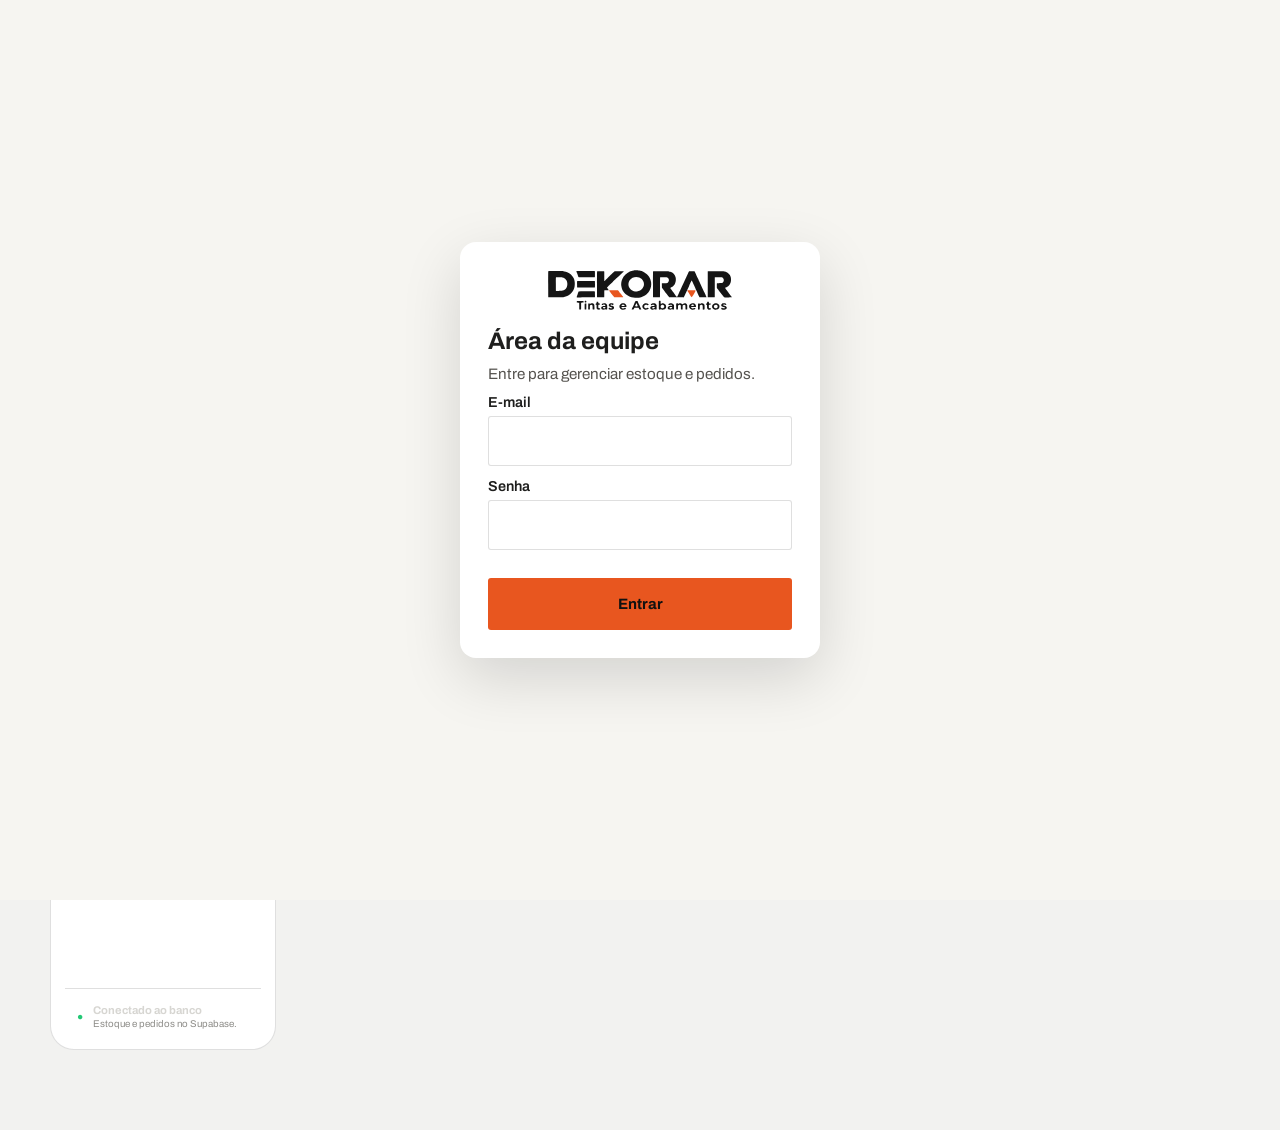
==== gerencia.html @ 385397a4 "Trocar lata Dkorar 18L pelo recorte sem fundo (v2) em hero, banner, vitrine, produtos, modal e paine" ====
<!doctype html>
<html lang="pt-BR">
<head>
  <meta charset="utf-8">
  <meta name="viewport" content="width=device-width, initial-scale=1">
  <meta name="theme-color" content="#f2f2f0">
  <meta name="description" content="Área interna da equipe Dekorar para controle de estoque, pedidos e entregas.">
  <title>Gerência — Dekorar Tintas & Acabamentos</title>
  <link rel="icon" href="assets/img/favicon.svg" type="image/svg+xml">
  <link rel="apple-touch-icon" href="assets/img/apple-touch-icon.png">
  <link rel="preload" href="assets/fonts/archivo-latin-wdth-normal.woff2" as="font" type="font/woff2" crossorigin>
  <link rel="stylesheet" href="assets/styles.css?v=13">
</head>
<body class="admin-page">
  <a class="skip-link" href="#painel">Ir para o painel</a>
  <header class="site-header">
    <nav class="nav shell" aria-label="Navegação da área interna">
      <a class="brand" href="gerencia.html" aria-label="Dekorar — área da equipe"><img src="assets/img/logo-dekorar-dark.svg" width="576" height="126" alt="Dekorar Tintas e Acabamentos"></a>
      <button class="menu-toggle" type="button" aria-label="Abrir menu" aria-expanded="false">☰</button>
      <div class="nav-links">
        <a href="index.html">Ver Site</a>
        <a href="produtos.html">Catálogo</a>
        <a href="gerencia.html" aria-current="page">Gerência</a>
        <span class="admin-user"><span aria-hidden="true">D</span> Equipe Dekorar</span>
        <button class="text-action" type="button" data-logout>Sair</button>
      </div>
    </nav>
  </header>

  <main id="painel" class="admin-main">
    <div class="shell admin-layout">
      <aside class="admin-sidebar" aria-label="Seções da gerência">
        <div class="admin-sidebar-title"><span>Área Interna</span><strong>Gerência</strong></div>
        <nav class="admin-nav">
          <button class="active" type="button" data-admin-tab="overview"><span aria-hidden="true">◫</span> Visão Geral</button>
          <button type="button" data-admin-tab="inventory"><span aria-hidden="true">▦</span> Estoque <span class="nav-badge" data-low-count>0</span></button>
          <button type="button" data-admin-tab="orders"><span aria-hidden="true">□</span> Pedidos <span class="nav-badge" data-open-count>0</span></button>
          <button type="button" data-admin-tab="shipping"><span aria-hidden="true">⌁</span> Envios <span class="nav-badge" data-shipping-count>0</span></button>
        </nav>
        <div class="admin-local-note"><span aria-hidden="true">●</span><div><strong>Conectado ao banco</strong><small>Estoque e pedidos no Supabase.</small></div></div>
      </aside>

      <div class="admin-content">
        <header class="admin-topbar">
          <div><span class="eyebrow">Operação Dekorar</span><h1 data-view-title>Visão Geral</h1></div>
          <div class="admin-date"><span data-admin-date></span><strong data-admin-time></strong></div>
        </header>

        <section class="admin-view active" data-admin-view="overview" aria-labelledby="overview-title">
          <h2 class="visually-hidden" id="overview-title">Visão Geral</h2>
          <div class="metric-grid">
            <article class="metric-card"><span>Produtos Cadastrados</span><strong data-metric-products>0</strong><small>itens monitorados</small></article>
            <article class="metric-card warning"><span>Estoque Baixo</span><strong data-metric-low>0</strong><small>precisam de reposição</small></article>
            <article class="metric-card orange"><span>Pedidos Abertos</span><strong data-metric-orders>0</strong><small>aguardando conclusão</small></article>
            <article class="metric-card green"><span>Em Transporte</span><strong data-metric-shipping>0</strong><small>entregas em andamento</small></article>
          </div>

          <div class="admin-overview-grid">
            <section class="admin-panel"><div class="panel-heading"><div><span>Prioridade</span><h2>Reposição de Estoque</h2></div><button class="text-action" type="button" data-go-view="inventory">Ver Estoque</button></div><div class="stock-alerts" data-stock-alerts></div></section>
            <section class="admin-panel"><div class="panel-heading"><div><span>Movimentação</span><h2>Pedidos Recentes</h2></div><button class="text-action" type="button" data-go-view="orders">Ver Pedidos</button></div><div class="recent-orders" data-recent-orders></div></section>
          </div>
        </section>

        <section class="admin-view" data-admin-view="inventory" aria-labelledby="inventory-title">
          <div class="view-heading"><div><span>Controle por Loja</span><h2 id="inventory-title">Estoque</h2><p>Atualize as quantidades disponíveis em Lavras e Três Corações.</p></div><button class="btn btn-primary" type="button" data-open-product>Adicionar Produto</button></div>
          <div class="admin-toolbar"><label class="admin-search"><span aria-hidden="true">⌕</span><span class="visually-hidden">Buscar no estoque</span><input class="field" name="buscaEstoque" type="search" placeholder="Buscar produto ou categoria…" autocomplete="off" data-stock-search></label><select name="filtroEstoque" aria-label="Filtrar estoque" data-stock-filter><option value="all">Todos os estoques</option><option value="low">Estoque baixo</option><option value="out">Sem estoque</option><option value="ok">Estoque regular</option></select></div>
          <div class="admin-table-wrap"><table class="admin-table"><thead><tr><th>Produto</th><th>Lavras</th><th>Três Corações</th><th>Mínimo</th><th>Total</th><th>Situação</th><th><span class="visually-hidden">Ações</span></th></tr></thead><tbody data-inventory-rows></tbody></table></div>
        </section>

        <section class="admin-view" data-admin-view="orders" aria-labelledby="orders-title">
          <div class="view-heading"><div><span>Vendas</span><h2 id="orders-title">Pedidos</h2><p>Acompanhe o pedido do recebimento até a conclusão.</p></div></div>
          <div class="admin-toolbar"><label class="admin-search"><span aria-hidden="true">⌕</span><span class="visually-hidden">Buscar pedidos</span><input class="field" name="buscaPedidos" type="search" placeholder="Buscar pedido ou cliente…" autocomplete="off" data-order-search></label><select name="filtroPedidos" aria-label="Filtrar pedidos por status" data-order-filter><option value="all">Todos os status</option><option value="Novo">Novos</option><option value="Separação">Em Separação</option><option value="Pronto">Prontos</option><option value="Enviado">Enviados</option><option value="Entregue">Entregues</option><option value="Cancelado">Cancelados</option></select></div>
          <div class="admin-table-wrap"><table class="admin-table orders-table"><thead><tr><th>Pedido</th><th>Cliente</th><th>Data</th><th>Entrega</th><th>Total</th><th>Status</th><th><span class="visually-hidden">Ações</span></th></tr></thead><tbody data-order-rows></tbody></table></div>
        </section>

        <section class="admin-view" data-admin-view="shipping" aria-labelledby="shipping-title">
          <div class="view-heading"><div><span>Logística</span><h2 id="shipping-title">Envios & Retiradas</h2><p>Registre transportadora, previsão e código de rastreio.</p></div></div>
          <div class="shipping-board" data-shipping-board></div>
        </section>
      </div>
    </div>
  </main>

  <dialog class="admin-dialog" id="orderDialog" aria-labelledby="orderDialogTitle">
    <div class="dialog-header"><h2 id="orderDialogTitle">Gerenciar Pedido</h2><button class="icon-button" type="button" data-close-order aria-label="Fechar pedido">×</button></div>
    <form class="admin-dialog-body" data-order-form>
      <input type="hidden" name="orderId">
      <div class="order-detail-summary" data-order-summary></div>
      <div class="form-grid">
        <div class="field-group"><label for="orderStatus">Status</label><select id="orderStatus" name="status"><option>Novo</option><option>Separação</option><option>Pronto</option><option>Enviado</option><option>Entregue</option><option>Cancelado</option></select></div>
        <div class="field-group"><label for="orderCarrier">Transportadora</label><select id="orderCarrier" name="carrier"><option value="">Não definida</option><option>Correios</option><option>Entrega Dekorar</option><option>Retirada na Loja</option><option>Transportadora Parceira</option></select></div>
        <div class="field-group"><label for="orderTracking">Código de Rastreio</label><input class="field" id="orderTracking" name="tracking" autocomplete="off" placeholder="Ex.: BR123456789…"></div>
        <div class="field-group"><label for="orderEstimate">Previsão</label><input class="field" id="orderEstimate" name="estimate" type="date" autocomplete="off"></div>
        <div class="field-group full-row"><label for="orderNotes">Observações</label><textarea class="field admin-textarea" id="orderNotes" name="notes" placeholder="Orientações para separação ou entrega…"></textarea></div>
      </div>
      <div class="admin-dialog-actions"><button class="btn btn-secondary" type="button" data-close-order>Cancelar</button><button class="btn btn-primary" type="submit">Salvar Pedido</button></div>
    </form>
  </dialog>

  <dialog class="admin-dialog" id="productDialog" aria-labelledby="productDialogTitle">
    <div class="dialog-header"><h2 id="productDialogTitle">Adicionar Produto</h2><button class="icon-button" type="button" data-close-product aria-label="Fechar cadastro">×</button></div>
    <form class="admin-dialog-body" data-product-form>
      <div class="form-grid">
        <div class="field-group full-row"><label for="productName">Nome do Produto</label><input class="field" id="productName" name="name" required autocomplete="off" placeholder="Ex.: Tinta Acrílica 18 L…"></div>
        <div class="field-group"><label for="productCategory">Categoria</label><select id="productCategory" name="category"><option>Tintas</option><option>Preparação</option><option>Tratamento</option><option>Revestimentos</option><option>Decorativos</option><option>Ferramentas</option></select></div>
        <div class="field-group"><label for="productMinimum">Estoque Mínimo</label><input class="field" id="productMinimum" name="minimum" type="number" min="0" value="5" required></div>
        <div class="field-group"><label for="productLavras">Quantidade em Lavras</label><input class="field" id="productLavras" name="lavras" type="number" min="0" value="0" required></div>
        <div class="field-group"><label for="productTres">Quantidade em Três Corações</label><input class="field" id="productTres" name="tres" type="number" min="0" value="0" required></div>
      </div>
      <div class="admin-dialog-actions"><button class="btn btn-secondary" type="button" data-close-product>Cancelar</button><button class="btn btn-primary" type="submit">Cadastrar Produto</button></div>
    </form>
  </dialog>

  <div class="toast" role="status" aria-live="polite" data-admin-toast></div>

  <!-- Login do painel (Supabase Auth) -->
  <div class="admin-login" data-login-overlay>
    <form class="admin-login-card" data-login-form>
      <img src="assets/img/logo-dekorar-dark.svg" width="576" height="126" alt="Dekorar" style="height:40px;width:auto">
      <h2>Área da equipe</h2>
      <p>Entre para gerenciar estoque e pedidos.</p>
      <label>E-mail<input class="field" type="email" name="email" autocomplete="username" required></label>
      <label>Senha<input class="field" type="password" name="password" autocomplete="current-password" required></label>
      <p class="admin-login-error" data-login-error role="alert"></p>
      <button class="btn btn-primary" type="submit">Entrar</button>
    </form>
  </div>
  <style>
    .admin-login{position:fixed;inset:0;z-index:999;display:grid;place-items:center;padding:24px;background:var(--paper,#f2f2f0)}
    .admin-login[hidden]{display:none}
    .admin-login-card{display:flex;flex-direction:column;gap:12px;width:100%;max-width:360px;padding:28px;background:#fff;border-radius:16px;box-shadow:0 20px 60px rgba(0,0,0,.14)}
    .admin-login-card h2{margin:6px 0 0}
    .admin-login-card p{margin:0;color:#55534f;font-size:.95rem}
    .admin-login-card label{display:flex;flex-direction:column;gap:6px;font-weight:600;font-size:.9rem}
    .admin-login-card .field{font-weight:400}
    .admin-login-card .btn{margin-top:4px}
    .admin-login-error{color:#b13e12;min-height:1.2em;font-weight:600}
    .admin-login-error:empty{min-height:0}
  </style>
  <script src="assets/db.js?v=3"></script>
  <script src="assets/site.js"></script>
  <script src="assets/admin.js?v=3"></script>
</body>
</html>
---- assets/styles.css ----
@font-face { font-family: "Archivo"; src: url("fonts/archivo-latin-wdth-normal.woff2") format("woff2"); font-weight: 100 900; font-stretch: 62% 125%; font-display: swap; }
:root {
  color-scheme: dark;
  --ink: #070707;
  --surface: #0d0d0d;
  --surface-2: #141414;
  --paper: #f6f5f1;
  --white: #fff;
  --muted: #aaa9a5;
  --line: rgba(30,30,29,.13);
  --orange: #e8561f;
  --yellow: #e8561f;
  --green: #23c875;
  --radius: 4px;
  --shell: min(1180px,calc(100% - 48px));
  --shadow: 0 24px 60px rgba(0,0,0,.12);
  font-family: "Archivo", "Segoe UI", Arial, sans-serif;
}
* { box-sizing: border-box; }
html { scroll-behavior: smooth; background: var(--ink); overflow-x: hidden; }
@media (pointer: fine) { html { overscroll-behavior: none; } }
body { margin: 0; min-width: 0; overflow-x: hidden; background: var(--ink); color: var(--white); font-weight: 400; -webkit-font-smoothing: antialiased; }
body,button,input,select { font: inherit; }
a { color: inherit; text-decoration: none; }
button,a,input,select { touch-action: manipulation; -webkit-tap-highlight-color: rgba(255,106,0,.22); }
button { color: inherit; }
img { display: block; max-width: 100%; }
button:focus-visible,a:focus-visible,input:focus-visible,select:focus-visible { outline: 2px solid var(--yellow); outline-offset: 4px; }
[hidden] { display: none !important; }
.shell { width: var(--shell); margin-inline: auto; }
.skip-link { position: fixed; left: 16px; top: 16px; z-index: 1000; padding: 11px 16px; border-radius: 999px; background: var(--yellow); color: #060606; transform: translateY(-160%); transition: transform .18s ease; }
.skip-link:focus { transform: translateY(0); }
.visually-hidden { position: absolute !important; width: 1px; height: 1px; padding: 0; margin: -1px; overflow: hidden; clip: rect(0,0,0,0); white-space: nowrap; border: 0; }
.accent { color: var(--orange); }

.site-header { position: absolute; inset: 0 0 auto; z-index: 100; height: 94px; padding-top: max(14px,env(safe-area-inset-top)); pointer-events: none; }
.nav { min-height: 66px; display: flex; align-items: center; justify-content: space-between; gap: 24px; padding: 9px 10px 9px 20px; border: 1px solid rgba(30,30,29,.12); border-radius: 999px; background: rgba(11,11,11,.78); box-shadow: 0 18px 50px rgba(0,0,0,.06); backdrop-filter: blur(18px) saturate(130%); pointer-events: auto; transition: background-color .25s ease,border-color .25s ease,box-shadow .25s ease,transform .25s ease; }
.site-header.scrolled .nav { background: rgba(255,255,255,.96); border-color: rgba(30,30,29,.18); box-shadow: 0 16px 48px rgba(0,0,0,.06); }
.brand { display: flex; align-items: center; min-width: 0; }
.brand img { width: 168px; height: auto; }
.nav-links { display: flex; align-items: center; gap: 4px; }
.nav-links>a:not(.nav-cta) { position: relative; padding: 12px 14px; border-radius: 999px; color: #d8d8d5; font-size: .78rem; font-weight: 520; letter-spacing: .04em; transition: color .18s ease,background-color .18s ease; }
.nav-links>a:not(.nav-cta):hover,.nav-links>a[aria-current="page"] { background: rgba(30,30,29,.08); color: var(--white); }
.nav-cta { display: inline-flex; min-height: 44px; align-items: center; justify-content: center; gap: 9px; padding: 0 19px; border: 0; border-radius: 999px; background: var(--orange); color: #111; font-size: .76rem; font-weight: 700; letter-spacing: .03em; cursor: pointer; transition: transform .18s ease,background-color .18s ease; }
.nav-cta:hover { background: #f2703f; transform: translateY(-1px); }
.menu-toggle { display: none; width: 44px; height: 44px; border: 1px solid var(--line); border-radius: 50%; background: rgba(30,30,29,.06); font-size: 1.15rem; cursor: pointer; }
.cart-count { display: grid; place-items: center; min-width: 23px; height: 23px; padding: 0 6px; border-radius: 999px; background: #090909; color: #fff; font-size: .68rem; font-variant-numeric: tabular-nums; }

.eyebrow { display: inline-flex; align-items: center; gap: 9px; color: var(--orange); font-size: .72rem; font-weight: 700; letter-spacing: .18em; text-transform: uppercase; }
.eyebrow::before { content: ""; width: 22px; height: 1px; background: currentColor; }
h1,h2,h3,p { margin-top: 0; }
h1,h2,h3 { text-wrap: balance; }
p { text-wrap: pretty; }
.btn { display: inline-flex; min-height: 52px; align-items: center; justify-content: center; padding: 0 24px; border: 1px solid transparent; border-radius: 999px; font-size: .8rem; font-weight: 700; letter-spacing: .035em; cursor: pointer; transition: transform .18s ease,background-color .18s ease,border-color .18s ease,color .18s ease; }
.btn:hover { transform: translateY(-2px); }
.btn-primary { background: var(--orange); color: #111; }
.btn-primary:hover { background: #f2703f; }
.btn-secondary { border-color: var(--line); background: transparent; color: var(--white); }
.btn-secondary:hover { border-color: rgba(30,30,29,.38); background: rgba(30,30,29,.06); }
.btn:disabled { opacity: .44; cursor: not-allowed; transform: none; }
.full { width: 100%; }
.text-link { display: inline-flex; width: fit-content; min-height: 44px; align-items: center; padding-top: 5px; border-bottom: 1px solid currentColor; color: var(--orange); font-size: .82rem; font-weight: 650; letter-spacing: .03em; transition: color .18s ease,border-color .18s ease; }
.text-link:hover { color: var(--white); }

.hero { position: relative; min-height: 100svh; display: flex; align-items: stretch; padding: 96px 0 0; overflow: hidden; isolation: isolate; }
.hero::before { content: ""; position: absolute; width: 620px; height: 620px; left: -360px; bottom: -300px; border-radius: 50%; background: var(--orange); opacity: .1; filter: blur(90px); pointer-events: none; }
.hero-grid { min-height: calc(100svh - 96px); display: grid; grid-template-columns: minmax(0,.88fr) minmax(500px,1.12fr); align-items: stretch; gap: clamp(8px,1.4vw,20px); }
.hero-copy { position: relative; z-index: 2; min-width: 0; max-width: 590px; padding-inline-start: clamp(12px,1.4vw,20px); align-self: center; }
.hero h1 { max-width: 100%; margin: 0; font-size: clamp(3.4rem,5.15vw,5.7rem); font-weight: 280; line-height: .98; letter-spacing: -.058em; text-transform: uppercase; }
.hero h1 > span:not(.text-effect-word) { display: inline-block; color: var(--orange); font-weight: 320; letter-spacing: -.052em; }
.hero-actions { width: 100%; display: flex; justify-content: flex-start; margin-top: 40px; padding-left: clamp(64px,8vw,96px); }
.hero-actions .btn { min-width: 250px; }
.hero-actions .btn-primary { border-color: rgba(255,196,0,.8); background: transparent; color: var(--white); box-shadow: inset 0 0 0 1px rgba(255,196,0,.08); }
.hero-actions .btn-primary:hover { border-color: var(--yellow); background: rgba(255,196,0,.1); color: var(--yellow); }
.hero-visual { position: relative; width: 100%; height: 100%; min-height: calc(100svh - 96px); justify-self: stretch; margin: 0 -8px 0 0; overflow: hidden; animation: heroEnter .9s cubic-bezier(.2,.75,.2,1) both; }
.hero-visual::before { content: ""; position: absolute; z-index: 0; width: 46%; height: 72%; left: -15%; top: 14%; border-radius: 50%; background: var(--orange); opacity: .12; filter: blur(72px); pointer-events: none; }
.hero-visual img { position: absolute; z-index: 1; inset: 0; width: 100%; height: 100%; object-fit: cover; object-position: center 56%; -webkit-mask-image: linear-gradient(90deg,transparent 0,#000 8%,#000 100%); mask-image: linear-gradient(90deg,transparent 0,#000 8%,#000 100%); filter: saturate(.96) contrast(1.03); }
.scroll-cue { position: absolute; left: 24px; bottom: 32px; color: var(--muted); font-size: .62rem; letter-spacing: .2em; text-transform: uppercase; writing-mode: vertical-rl; }
@keyframes heroEnter { from { opacity: 0; transform: translate3d(38px,0,0) scale(.985); } to { opacity: 1; transform: translate3d(0,0,0) scale(1); } }

.ticker { position: relative; overflow: hidden; border-block: 1px solid #e35c00; background: var(--orange); color: #080808; }
.ticker-track { width: var(--shell); margin-inline: auto; min-height: 58px; display: flex; align-items: center; justify-content: space-between; gap: 20px; }
.ticker-track span { display: inline-flex; align-items: center; gap: 18px; font-size: .7rem; font-weight: 720; letter-spacing: .08em; text-transform: uppercase; white-space: nowrap; }
.ticker-track span:nth-child(n+5) { display: none; }
.ticker-track span::after { content: "◆"; font-size: .48rem; }

.section { padding: 112px 0; scroll-margin-top: 110px; }
.section-heading { max-width: 760px; margin-bottom: 44px; }
.section-heading h2,.split-copy h2 { margin: 16px 0 20px; font-size: clamp(2.8rem,5.8vw,6rem); font-weight: 280; line-height: .93; letter-spacing: -.065em; text-transform: uppercase; }
.section-heading p,.split-copy p { max-width: 680px; color: var(--muted); font-size: 1rem; line-height: 1.75; }
.featured-grid { display: grid; grid-template-columns: repeat(3,minmax(0,1fr)); gap: 18px; }
.feature-card { position: relative; aspect-ratio: 1/1.05; display: grid; place-items: center; overflow: hidden; border: 1px solid #dededb; border-radius: var(--radius); background: #fff; box-shadow: 0 22px 60px rgba(0,0,0,.06); transition: transform .28s ease,border-color .28s ease,box-shadow .28s ease; }
.feature-card:hover { transform: translateY(-8px); border-color: var(--orange); box-shadow: 0 30px 80px rgba(0,0,0,.06); }
.feature-card img { position: absolute; left: 50%; top: 50%; width: 84%; height: 84%; padding: 0; object-fit: contain; object-position: center center; transform: translate(-50%,-50%); transition: transform .35s cubic-bezier(.2,.7,.2,1); }
.feature-card:hover img { transform: translate(-50%,-50%) scale(1.04); }

.split { display: grid; grid-template-columns: minmax(0,1fr) minmax(0,.9fr); gap: clamp(42px,8vw,112px); align-items: center; }
.split-media { position: relative; min-height: 720px; overflow: hidden; border-radius: var(--radius); background: var(--surface-2); }
.split-media::after { content: ""; position: absolute; inset: auto 0 0; height: 22%; background: linear-gradient(transparent,rgba(0,0,0,.28)); pointer-events: none; }
.split-media img { position: absolute; inset: 0; width: 100%; height: 100%; object-fit: cover; }
.split-copy { padding-block: 20px; }
.split-copy .btn-primary { background: var(--orange); color: var(--white); }
.split-copy .btn-primary:hover { background: #ff812e; }
.check-list { display: grid; gap: 12px; margin: 28px 0 34px; padding: 0; list-style: none; }
.check-list li { position: relative; padding-left: 30px; color: #d7d6d1; font-size: .9rem; line-height: 1.5; }
.check-list li::before { content: ""; position: absolute; left: 0; top: .48em; width: 10px; height: 10px; border-radius: 50%; background: var(--orange); box-shadow: 0 0 0 3px rgba(255,106,0,.13); }

.band { background: var(--paper); color: #0a0a0a; }
.project-proof { display: grid; grid-template-columns: minmax(480px,54%) minmax(0,46%); min-height: 680px; overflow: hidden; border-radius: var(--radius); background: var(--surface); color: var(--white); box-shadow: var(--shadow); }
.delivery-media { position: relative; min-width: 0; overflow: hidden; display: grid; place-items: center; background: #cfc8bd; isolation: isolate; }
.delivery-media::before { display: none; }
.delivery-media img { position: relative; z-index: 1; width: 100%; height: 100%; object-fit: cover; object-position: center; }
.proof-copy { display: flex; flex-direction: column; justify-content: center; padding: clamp(42px,7vw,92px); }
.proof-copy h3 { max-width: 650px; margin: 18px 0 24px; font-size: clamp(2.3rem,4.4vw,4.9rem); font-weight: 280; line-height: .98; letter-spacing: -.06em; text-transform: uppercase; }
.proof-copy p { max-width: 600px; color: var(--muted); line-height: 1.75; }
.proof-copy .check-list { margin-block: 24px 32px; }

.locations { display: grid; grid-template-columns: 1.15fr .85fr; gap: 18px; }
.location-main { position: relative; min-height: 620px; overflow: hidden; border-radius: var(--radius); }
.location-main::after { content: ""; position: absolute; inset: 0; background: linear-gradient(180deg,transparent 38%,rgba(0,0,0,.88)); }
.location-main img { width: 100%; height: 100%; object-fit: cover; object-position: center 48%; }
.location-main>div { position: absolute; z-index: 2; inset: auto 36px 34px; }
.location-main h3 { margin: 16px 0 8px; font-size: 2rem; font-weight: 350; letter-spacing: -.04em; }
.location-main p { max-width: 460px; margin-bottom: 0; color: var(--white); line-height: 1.6; }
.location-main.image-only::after { display: none; }
.location-main.image-only img { object-position: center center; }
.pill { display: inline-flex; padding: 8px 12px; border-radius: 999px; background: var(--yellow); color: #080808; font-size: .64rem; font-weight: 750; letter-spacing: .08em; text-transform: uppercase; }
.location-list { display: grid; gap: 18px; }
.location-card { min-height: 0; display: flex; flex-direction: column; justify-content: space-between; padding: 34px; border: 1px solid var(--line); border-radius: var(--radius); background: var(--surface-2); }
.city { display: block; margin-bottom: 20px; color: var(--orange); font-size: 1.9rem; font-weight: 350; letter-spacing: -.04em; }
address { color: #c1c0bc; font-size: .9rem; font-style: normal; line-height: 1.7; }

.site-footer { padding: 74px 0 calc(26px + env(safe-area-inset-bottom)); border-top: 1px solid var(--line); background: var(--surface-2); }
.footer-grid { display: grid; grid-template-columns: 1.4fr .7fr .8fr; gap: 56px; }
.footer-logo { width: 220px; height: auto; margin-bottom: 22px; }
.footer-grid p { max-width: 440px; color: var(--muted); line-height: 1.7; }
.footer-title { display: block; margin-bottom: 18px; color: #656561; font-size: .65rem; font-weight: 700; letter-spacing: .16em; text-transform: uppercase; }
.footer-links { display: grid; gap: 12px; }
.footer-links a { width: fit-content; min-width: 44px; min-height: 44px; display: inline-flex; align-items: center; padding-inline: 6px; margin-inline: -6px; color: var(--white); font-size: .86rem; transition: color .18s ease; }
.footer-links a:hover { color: var(--yellow); }
.footer-bottom { display: flex; justify-content: space-between; gap: 20px; margin-top: 58px; padding-top: 24px; border-top: 1px solid var(--line); color: var(--muted); font-size: .72rem; }
.footer-bottom a { min-height: 44px; display: inline-flex; align-items: center; padding-inline: 6px; margin-inline: -6px; }

.catalog-hero { padding: 164px 0 76px; border-bottom: 1px solid var(--line); background: radial-gradient(circle at 82% 14%,rgba(255,106,0,.13),transparent 27%); }
.catalog-hero h1 { margin: 18px 0 24px; font-size: clamp(3.5rem,7vw,7.2rem); font-weight: 280; line-height: .9; letter-spacing: -.07em; text-transform: uppercase; }
.catalog-hero p { max-width: 720px; margin-bottom: 0; color: var(--muted); line-height: 1.7; }
.catalog-layout { display: grid; grid-template-columns: 246px minmax(0,1fr); gap: 42px; padding-block: 56px 110px; }
.filters { position: sticky; top: 102px; align-self: start; padding: 24px; border: 1px solid var(--line); border-radius: 24px; background: var(--surface); }
.filter-block+.filter-block { margin-top: 28px; padding-top: 24px; border-top: 1px solid var(--line); }
.filter-title { display: block; margin-bottom: 14px; color: var(--white); font-size: .74rem; font-weight: 700; letter-spacing: .08em; text-transform: uppercase; }
.filter-options { display: grid; gap: 10px; }
.filter-options label,.choice { display: flex; align-items: center; gap: 10px; color: var(--muted); font-size: .84rem; cursor: pointer; }
input[type="radio"] { accent-color: var(--orange); }
input[type="range"] { width: 100%; accent-color: var(--orange); }
.range-value { display: flex; justify-content: space-between; margin-top: 8px; color: var(--muted); font-size: .72rem; font-variant-numeric: tabular-nums; }
.range-value strong { color: var(--white); }
.filters .btn { margin-top: 28px; }
.catalog-toolbar { display: grid; grid-template-columns: 1fr 190px; gap: 12px; }
.search-wrap { position: relative; }
.search-wrap>span { position: absolute; left: 16px; top: 50%; transform: translateY(-50%); color: var(--muted); font-size: 1.1rem; }
.search-wrap .field { padding-left: 44px; }
.field,select { width: 100%; min-height: 50px; border: 1px solid var(--line); border-radius: 14px; background: var(--surface); color: var(--white); padding: 0 15px; transition: border-color .18s ease,box-shadow .18s ease; }
.field::placeholder { color: #73736f; }
.field:focus-visible,select:focus-visible { border-color: var(--orange); box-shadow: 0 0 0 3px rgba(255,106,0,.16); outline: 0; }
select { background-color: var(--surface); cursor: pointer; }
.catalog-meta { min-height: 52px; display: flex; align-items: center; justify-content: space-between; gap: 16px; color: var(--muted); font-size: .78rem; }
.mobile-filters { display: none; min-height: 42px; }
.product-grid { display: grid; grid-template-columns: repeat(3,minmax(0,1fr)); gap: 16px; }
.product-card { appearance: none; min-width: 0; min-height: 100%; display: flex; flex-direction: column; padding: 0; border: 1px solid #e4e4e1; border-radius: 22px; background: #fff; color: #111; overflow: hidden; cursor: pointer; text-align: left; font: inherit; box-shadow: 0 14px 36px rgba(0,0,0,.06); transition: transform .24s ease,border-color .24s ease,box-shadow .24s ease; }
.product-card:hover { transform: translateY(-6px); border-color: var(--orange); box-shadow: 0 24px 56px rgba(0,0,0,.06); }
.product-card-image { position: relative; width: 100%; aspect-ratio: 1.08/1; display: block; overflow: hidden; border-bottom: 1px solid #ecece8; }
.product-card-image img { width: 100%; height: 100%; object-fit: contain; padding: 8%; background: #fff; transition: transform .3s cubic-bezier(.2,.7,.2,1); }
.product-card:hover .product-card-image img { transform: scale(1.035); }
.product-card-body { min-height: 222px; flex: 1; display: flex; flex-direction: column; padding: 18px; }
.product-category { color: var(--orange); font-size: .66rem; font-weight: 750; letter-spacing: .11em; text-transform: uppercase; }
.product-name { display: block; margin-top: 8px; font-size: 1rem; font-weight: 650; line-height: 1.3; letter-spacing: -.02em; }
.product-description { display: -webkit-box; margin-top: 10px; overflow: hidden; color: #686864; font-size: .76rem; line-height: 1.55; -webkit-line-clamp: 3; -webkit-box-orient: vertical; }
.product-card-footer { display: flex; align-items: flex-end; justify-content: space-between; gap: 12px; margin-top: auto; padding-top: 18px; border-top: 1px solid #ecece8; }
.product-card-footer>strong { color: #111; font-size: 1rem; font-variant-numeric: tabular-nums; }
.product-card-footer>span { color: var(--orange); font-size: .7rem; font-weight: 700; white-space: nowrap; }
.empty-state { grid-column: 1/-1; padding: 52px 24px; border: 1px dashed var(--line); border-radius: 22px; text-align: center; }
.empty-state h2 { margin-bottom: 8px; font-size: 1.2rem; font-weight: 500; }
.empty-state p { margin-bottom: 0; color: var(--muted); }

dialog { padding: 0; border: 1px solid var(--line); background: var(--surface); color: var(--white); box-shadow: var(--shadow); }
dialog::backdrop { background: rgba(0,0,0,.76); backdrop-filter: blur(6px); }
.product-dialog { width: min(980px,calc(100% - 32px)); max-height: calc(100dvh - 32px); border-radius: 28px; overflow: auto; overscroll-behavior: contain; }
.product-dialog-shell { position: relative; }
.product-dialog-close { position: absolute; z-index: 3; top: 18px; right: 18px; background: var(--surface-2); }
.product-detail-grid { display: grid; grid-template-columns: minmax(0,.95fr) minmax(0,1.05fr); }
.product-detail-media { min-height: 610px; display: grid; place-items: center; padding: clamp(26px,5vw,58px); background: #fff; }
.product-detail-media img { width: 100%; height: 100%; max-height: 500px; object-fit: contain; }
.product-detail-copy { display: flex; flex-direction: column; justify-content: center; padding: clamp(40px,6vw,70px); }
.product-detail-copy h2 { margin: 12px 0 18px; font-size: clamp(2rem,4vw,3.5rem); font-weight: 320; line-height: .98; letter-spacing: -.055em; text-transform: uppercase; }
.product-detail-copy>p { margin: 0; color: var(--muted); line-height: 1.7; }
.product-specs { display: grid; gap: 0; margin: 28px 0 0; }
.product-specs>div { display: grid; grid-template-columns: 104px 1fr; gap: 14px; padding: 13px 0; border-top: 1px solid var(--line); }
.product-specs dt { color: var(--muted); font-size: .7rem; font-weight: 650; letter-spacing: .06em; text-transform: uppercase; }
.product-specs dd { margin: 0; color: var(--white); font-size: .78rem; }
.product-detail-price { display: grid; gap: 5px; margin-top: 26px; }
.product-detail-price strong { color: var(--yellow); font-size: 1.75rem; font-variant-numeric: tabular-nums; }
.product-detail-price span { color: #8d8d88; font-size: .72rem; line-height: 1.5; }
.product-buy-row { display: grid; grid-template-columns: auto minmax(190px,1fr); gap: 20px; align-items: end; margin-top: 28px; }
.quantity-title { display: block; margin-bottom: 8px; color: #aaa; font-size: .7rem; font-weight: 650; }
.quantity-selector { display: inline-grid; grid-template-columns: 40px 54px 40px; overflow: hidden; border: 1px solid var(--line); border-radius: 999px; }
.quantity-selector button,.quantity-selector input { height: 40px; border: 0; background: var(--surface-2); color: var(--white); text-align: center; }
.quantity-selector button { cursor: pointer; font-size: 1.05rem; }
.quantity-selector button:hover { background: #242424; color: var(--orange); }
.quantity-selector input { width: 54px; padding: 0; appearance: textfield; font-variant-numeric: tabular-nums; }
.quantity-selector input::-webkit-inner-spin-button,.quantity-selector input::-webkit-outer-spin-button { appearance: none; margin: 0; }
.quantity-caption { display: block; margin-top: 6px; color: var(--muted); font-size: .64rem; text-align: center; }
.product-detail-action { min-height: 50px; text-align: center; }
.cart-sheet { width: min(460px,calc(100% - 24px)); max-height: calc(100dvh - 24px); margin: 12px 12px 12px auto; border-radius: 26px; }
.checkout-dialog { width: min(1060px,calc(100% - 24px)); max-height: calc(100dvh - 24px); border-radius: 26px; overflow: auto; overscroll-behavior: contain; }
.dialog-inner { min-height: min(690px,calc(100dvh - 26px)); display: grid; grid-template-rows: auto 1fr auto; }
.dialog-header { position: sticky; top: 0; z-index: 2; min-height: 76px; display: flex; align-items: center; justify-content: space-between; gap: 18px; padding: 18px 22px; border-bottom: 1px solid var(--line); background: rgba(12,12,12,.95); backdrop-filter: blur(14px); }
.dialog-header h2 { margin: 0; font-size: 1.22rem; font-weight: 450; }
.icon-button { display: grid; place-items: center; width: 42px; height: 42px; flex: 0 0 42px; padding: 0; border: 1px solid var(--line); border-radius: 50%; background: var(--surface-2); color: var(--white); cursor: pointer; transition: background-color .18s ease,border-color .18s ease; }
.icon-button:hover { border-color: var(--orange); background: #232323; }
.dialog-body { overflow: auto; padding: 18px 22px; overscroll-behavior: contain; }
.dialog-footer { padding: 20px 22px; border-top: 1px solid var(--line); }
.cart-total { display: flex; justify-content: space-between; margin-bottom: 16px; font-variant-numeric: tabular-nums; }
.cart-line { display: grid; grid-template-columns: 72px minmax(0,1fr) 42px; gap: 14px; align-items: center; padding: 14px 0; border-bottom: 1px solid var(--line); }
.cart-line img { width: 72px; height: 72px; object-fit: contain; border-radius: 12px; background: #fff; }
.cart-line h3 { margin: 0 0 5px; font-size: .86rem; font-weight: 520; }
.cart-line small { color: var(--muted); font-variant-numeric: tabular-nums; }
.qty { display: inline-flex; align-items: center; gap: 12px; margin-top: 10px; }
.qty button { width: 30px; height: 30px; border: 1px solid var(--line); border-radius: 50%; background: var(--surface-2); cursor: pointer; }
.checkout-grid { display: grid; grid-template-columns: 1.45fr .75fr; }
.checkout-form,.checkout-summary { padding: 30px; }
.checkout-summary { border-left: 1px solid var(--line); background: var(--surface); }
.form-section+.form-section { margin-top: 34px; padding-top: 30px; border-top: 1px solid var(--line); }
.form-section h3,.checkout-summary h3 { margin-bottom: 18px; font-size: .92rem; font-weight: 650; }
.form-grid,.choice-grid { display: grid; grid-template-columns: repeat(2,minmax(0,1fr)); gap: 14px; }
.field-group { min-width: 0; }
.field-group.full-row { grid-column: 1/-1; }
.field-group label { display: block; margin-bottom: 7px; color: var(--muted); font-size: .74rem; }
.choice { min-height: 48px; padding: 12px 14px; border: 1px solid var(--line); border-radius: 14px; background: var(--surface); }
.choice:has(input:checked) { border-color: var(--orange); background: rgba(255,106,0,.08); }
.checkout-note { padding: 12px 14px; border-radius: 12px; background: rgba(255,196,0,.1); color: #7a5a00; font-size: .74rem; line-height: 1.55; }
.summary-lines { display: grid; gap: 12px; margin: 22px 0; }
.summary-line { display: flex; justify-content: space-between; gap: 20px; color: var(--muted); font-size: .82rem; }
.summary-line strong { color: var(--white); font-variant-numeric: tabular-nums; }
.summary-line.total { padding-top: 14px; border-top: 1px solid var(--line); color: var(--white); font-size: 1rem; font-weight: 700; }
.success { padding: 64px 28px; text-align: center; }
.success-mark { display: grid; place-items: center; width: 70px; height: 70px; margin: 0 auto 20px; border-radius: 50%; background: var(--green); color: #05170d; font-size: 1.8rem; }
.toast { position: fixed; left: 50%; bottom: calc(24px + env(safe-area-inset-bottom)); z-index: 150; transform: translate(-50%,18px); padding: 13px 18px; border-radius: 999px; background: #fff; color: #111; font-size: .8rem; font-weight: 650; opacity: 0; pointer-events: none; transition: opacity .2s ease,transform .2s ease; box-shadow: var(--shadow); }
.toast.show { opacity: 1; transform: translate(-50%,0); }

.reveal { opacity: 1; transform: translate3d(0,0,0); transition: opacity .65s ease,transform .65s cubic-bezier(.2,.7,.2,1); }
.reveal.is-visible { opacity: 1; transform: translate3d(0,0,0); }

.text-motion-ready .text-effect-word { display: inline-block; white-space: nowrap; opacity: 0; transform: translateY(20px); }
.text-motion-ready .text-effect-word.is-visible { animation: textEffectSlide .3s cubic-bezier(.2,.7,.2,1) both; animation-delay: calc(var(--word-index,0) * 50ms); }
:is(.btn,.nav-cta,.text-link,.eyebrow) > .text-effect-word + .text-effect-word { margin-inline-start: .25em; }
@keyframes textEffectSlide {
  from { opacity: 0; transform: translateY(20px); }
  to { opacity: 1; transform: translateY(0); }
}

@media (max-width: 980px) {
  :root { --shell: min(760px,calc(100% - 32px)); }
  .menu-toggle { display: grid; place-items: center; }
  .nav-links { position: fixed; inset: 92px 16px auto; display: none; padding: 16px; border: 1px solid var(--line); border-radius: 24px; background: rgba(8,8,8,.98); box-shadow: var(--shadow); }
  .nav-links.open { display: grid; }
  .nav-links>a:not(.nav-cta) { padding: 13px 14px; }
  .nav-cta { width: 100%; }
  .hero-grid,.split,.project-proof,.locations { grid-template-columns: 1fr; }
  .hero-grid { min-height: 0; }
  .hero { align-items: start; padding-top: 148px; }
  .hero-copy { max-width: 680px; }
  .hero h1 { max-width: 100%; font-size: clamp(3.6rem,8vw,6rem); line-height: .94; }
  .hero-actions { justify-content: center; padding-left: 0; }
  .hero-visual { width: min(100%,520px); height: auto; min-height: 0; aspect-ratio: 4/5; justify-self: center; margin: 20px auto -48px; }
  .ticker-track { overflow: hidden; justify-content: flex-start; }
  .ticker-track span:nth-child(n+3) { display: none; }
  .featured-grid { grid-template-columns: repeat(2,minmax(0,1fr)); }
  .feature-card:first-child { grid-column: 1/-1; aspect-ratio: 1.7/1; }
  .split-media { min-height: 660px; }
  .project-proof { min-height: 0; }
  .delivery-media { aspect-ratio: 4/5; }
  .delivery-media img { height: auto; aspect-ratio: 4/5; object-fit: cover; }
  .product-grid { grid-template-columns: repeat(2,minmax(0,1fr)); }
  .catalog-layout { grid-template-columns: 1fr; }
  .filters { position: static; display: none; }
  .filters.open { display: block; }
  .mobile-filters { display: inline-flex; }
  .checkout-grid { grid-template-columns: 1fr; }
  .checkout-summary { border-left: 0; border-top: 1px solid var(--line); }
  .footer-grid { grid-template-columns: 1fr 1fr; }
  .footer-grid>:first-child { grid-column: 1/-1; }
}

@media (max-width: 640px) {
  :root { --shell: calc(100% - 24px); --radius: 20px; }
  .site-header { height: 80px; padding-top: max(10px,env(safe-area-inset-top)); }
  .nav { min-height: 58px; padding: 7px 8px 7px 15px; }
  .brand img { width: 140px; }
  .menu-toggle { width: 42px; height: 42px; background: var(--yellow); border-color: var(--yellow); color: #080808; }
  .nav-links { inset: 78px 12px auto; }
  .hero { min-height: auto; padding: 126px 0 24px; }
  .hero h1 { max-width: 100%; font-size: clamp(2.65rem,12.6vw,4.5rem); line-height: .94; letter-spacing: -.055em; }
  .hero-actions { margin-top: 30px; }
  .hero-actions .btn { width: 100%; min-width: 0; }
  .hero-visual { width: min(100%,420px); min-height: 0; margin: 10px auto -34px; }
  .hero-visual img { object-position: center center; -webkit-mask-image: linear-gradient(180deg,transparent 0,#000 6%,#000 94%,transparent 100%); mask-image: linear-gradient(180deg,transparent 0,#000 6%,#000 94%,transparent 100%); }
  .scroll-cue { display: none; }
  .ticker-track { min-height: 54px; }
  .ticker-track span { font-size: .64rem; }
  .ticker-track span:nth-child(n+2) { display: none; }
  .section { padding: 78px 0; }
  .section-heading { margin-bottom: 32px; }
  .section-heading h2,.split-copy h2 { font-size: clamp(2.55rem,13vw,4.1rem); }
  .featured-grid,.product-grid { grid-template-columns: 1fr; }
  .feature-card:first-child { grid-column: auto; aspect-ratio: 1/1.05; }
  .feature-card { aspect-ratio: 1/1.05; }
  .split { gap: 38px; }
  .split-media { min-height: 510px; }
  .delivery-media { aspect-ratio: 4/5; }
  .delivery-media img { height: auto; aspect-ratio: 4/5; object-fit: cover; }
  .proof-copy { padding: 36px 24px 44px; }
  .location-main { min-height: 520px; }
  .location-main>div { inset: auto 22px 22px; }
  .location-card { padding: 26px; }
  .catalog-hero { padding: 126px 0 56px; }
  .catalog-hero h1 { font-size: clamp(3rem,14vw,4.8rem); }
  .catalog-layout { padding-block: 34px 78px; }
  .catalog-toolbar { grid-template-columns: 1fr; }
  .catalog-meta { align-items: flex-start; flex-direction: column; padding-block: 12px; }
  .product-grid { gap: 14px; }
  .product-card { border-radius: 18px; }
  .product-card-body { min-height: 208px; }
  .product-dialog { width: 100%; max-height: 100dvh; height: 100dvh; border-radius: 0; }
  .product-detail-grid { grid-template-columns: 1fr; }
  .product-detail-media { min-height: 390px; padding: 52px 34px 30px; }
  .product-detail-copy { padding: 30px 24px 42px; }
  .product-buy-row { grid-template-columns: 1fr; }
  .product-detail-action { width: 100%; }
  .choice-grid,.form-grid { grid-template-columns: 1fr; }
  .field-group.full-row { grid-column: auto; }
  .checkout-dialog { width: 100%; max-height: 100dvh; height: 100dvh; border-radius: 0; }
  .checkout-form,.checkout-summary { padding: 20px; }
  .cart-sheet { width: 100%; max-height: 100dvh; height: 100dvh; margin: 0; border-radius: 0; }
  .footer-grid { grid-template-columns: 1fr; }
  .footer-grid>:first-child { grid-column: auto; }
  .footer-bottom { flex-direction: column; }
}

@media (prefers-reduced-motion: reduce) {
  html { scroll-behavior: auto; }
  *,*::before,*::after { animation-duration: .01ms !important; animation-iteration-count: 1 !important; transition-duration: .01ms !important; scroll-behavior: auto !important; }
  .hero-visual,.reveal { opacity: 1; transform: none; }
  .text-motion-ready .text-effect-word { opacity: 1; transform: none; animation: none; }
}

/* Management area */
.admin-page { background: var(--ink); }
.admin-user { display: inline-flex; align-items: center; gap: 9px; padding: 0 13px 0 7px; color: #cfceca; font-size: .75rem; }
.admin-user>span { display: grid; place-items: center; width: 34px; height: 34px; border-radius: 50%; background: var(--orange); color: #090909; font-weight: 750; }
.admin-main { min-height: 100svh; padding: 126px 0 80px; background: radial-gradient(circle at 83% 4%,rgba(255,106,0,.1),transparent 24%); }
.admin-layout { display: grid; grid-template-columns: 226px minmax(0,1fr); gap: 32px; align-items: start; }
.admin-sidebar { position: sticky; top: 24px; min-height: calc(100svh - 48px); display: flex; flex-direction: column; padding: 24px 14px 16px; border: 1px solid var(--line); border-radius: 24px; background: linear-gradient(160deg,#111,#0c0c0c); }
.admin-sidebar-title { display: grid; gap: 5px; padding: 2px 12px 24px; border-bottom: 1px solid var(--line); }
.admin-sidebar-title span { color: var(--orange); font-size: .62rem; font-weight: 700; letter-spacing: .15em; text-transform: uppercase; }
.admin-sidebar-title strong { font-size: 1.35rem; font-weight: 360; letter-spacing: -.04em; }
.admin-nav { display: grid; gap: 6px; margin-top: 18px; }
.admin-nav button { min-height: 46px; display: grid; grid-template-columns: 22px minmax(0,1fr) auto; align-items: center; gap: 8px; padding: 0 11px; border: 0; border-radius: 13px; background: transparent; color: var(--muted); text-align: left; font-size: .78rem; cursor: pointer; transition: color .18s ease,background-color .18s ease; }
.admin-nav button:hover { background: rgba(30,30,29,.05); color: var(--white); }
.admin-nav button.active { background: var(--yellow); color: #090909; font-weight: 700; }
.admin-nav button>span:first-child { font-size: 1rem; }
.nav-badge { display: grid; place-items: center; min-width: 23px; height: 23px; padding: 0 6px; border-radius: 999px; background: rgba(30,30,29,.09); font-size: .65rem; font-variant-numeric: tabular-nums; }
.admin-nav button.active .nav-badge { background: #090909; color: #fff; }
.admin-local-note { display: flex; align-items: center; gap: 10px; margin-top: auto; padding: 15px 12px 4px; border-top: 1px solid var(--line); color: #8e8d89; }
.admin-local-note>span { color: var(--green); font-size: .65rem; }
.admin-local-note div { display: grid; gap: 2px; }
.admin-local-note strong { color: #d7d6d2; font-size: .7rem; }
.admin-local-note small { font-size: .61rem; }
.admin-content { min-width: 0; }
.admin-topbar { min-height: 86px; display: flex; align-items: flex-start; justify-content: space-between; gap: 24px; margin-bottom: 28px; }
.admin-topbar h1 { margin: 10px 0 0; font-size: clamp(2.5rem,4vw,4.4rem); font-weight: 280; line-height: .9; letter-spacing: -.06em; text-transform: uppercase; }
.admin-date { display: grid; gap: 3px; padding-top: 8px; color: #858581; text-align: right; font-size: .7rem; }
.admin-date strong { color: var(--white); font-size: 1.12rem; font-weight: 420; font-variant-numeric: tabular-nums; }
.admin-view { display: none; }
.admin-view.active { display: block; animation: adminView .28s ease both; }
@keyframes adminView { from { opacity: 0; transform: translate3d(0,8px,0); } to { opacity: 1; transform: translate3d(0,0,0); } }
.metric-grid { display: grid; grid-template-columns: repeat(4,minmax(0,1fr)); gap: 14px; }
.metric-card { position: relative; overflow: hidden; min-height: 150px; display: flex; flex-direction: column; padding: 22px; border: 1px solid var(--line); border-radius: 20px; background: var(--surface); }
.metric-card::after { content: ""; position: absolute; width: 92px; height: 92px; right: -40px; top: -40px; border-radius: 50%; background: #7c7c78; opacity: .1; }
.metric-card.warning::after { background: var(--yellow); opacity: .22; }
.metric-card.orange::after { background: var(--orange); opacity: .22; }
.metric-card.green::after { background: var(--green); opacity: .2; }
.metric-card>span { color: #9c9b97; font-size: .68rem; letter-spacing: .08em; text-transform: uppercase; }
.metric-card strong { margin: auto 0 3px; font-size: 2.4rem; font-weight: 330; font-variant-numeric: tabular-nums; }
.metric-card small { color: #767672; font-size: .67rem; }
.admin-overview-grid { display: grid; grid-template-columns: 1fr 1fr; gap: 16px; margin-top: 16px; }
.admin-panel { min-width: 0; padding: 22px; border: 1px solid var(--line); border-radius: 22px; background: var(--surface); }
.panel-heading { display: flex; align-items: flex-end; justify-content: space-between; gap: 18px; margin-bottom: 18px; }
.panel-heading span,.view-heading>div>span { color: var(--orange); font-size: .62rem; font-weight: 700; letter-spacing: .13em; text-transform: uppercase; }
.panel-heading h2 { margin: 5px 0 0; font-size: 1.18rem; font-weight: 420; }
.text-action,.table-action { padding: 0; border: 0; background: transparent; color: var(--yellow); font-size: .7rem; font-weight: 650; cursor: pointer; }
.text-action { min-height: 44px; padding-inline: 6px; }
.text-action:hover,.table-action:hover { color: var(--white); }
.stock-alerts,.recent-orders { display: grid; }
.stock-alert { display: grid; grid-template-columns: 54px minmax(0,1fr) auto; gap: 12px; align-items: center; padding: 12px 0; border-top: 1px solid var(--line); }
.stock-alert img { width: 54px; height: 54px; padding: 5px; object-fit: contain; border-radius: 12px; background: #fff; }
.stock-alert div { min-width: 0; display: grid; gap: 4px; }
.stock-alert strong { overflow: hidden; font-size: .76rem; font-weight: 520; text-overflow: ellipsis; white-space: nowrap; }
.stock-alert div span { color: var(--muted); font-size: .65rem; }
.recent-order { width: 100%; min-height: 70px; display: flex; align-items: center; justify-content: space-between; gap: 18px; padding: 12px 2px; border: 0; border-top: 1px solid var(--line); background: transparent; color: var(--white); text-align: left; cursor: pointer; }
.recent-order:hover { background: rgba(30,30,29,.025); }
.recent-order>span { min-width: 0; display: grid; gap: 5px; }
.recent-order>span:last-child { text-align: right; }
.recent-order strong { font-size: .77rem; font-weight: 540; }
.recent-order small { overflow: hidden; color: var(--muted); font-size: .64rem; text-overflow: ellipsis; white-space: nowrap; }
.status-text.shipping,.status-text.done { color: var(--green); }
.status-text.new,.status-text.packing,.status-text.ready { color: var(--yellow); }
.view-heading { display: flex; align-items: flex-end; justify-content: space-between; gap: 24px; margin-bottom: 26px; }
.view-heading h2 { margin: 7px 0 8px; font-size: clamp(2.3rem,4vw,4rem); font-weight: 290; letter-spacing: -.055em; text-transform: uppercase; }
.view-heading p { margin: 0; color: #8d8c88; font-size: .82rem; }
.admin-toolbar { display: grid; grid-template-columns: minmax(240px,1fr) 210px; gap: 12px; margin-bottom: 16px; }
.admin-search { position: relative; }
.admin-search>span:first-child { position: absolute; z-index: 1; left: 16px; top: 50%; transform: translateY(-50%); color: var(--muted); }
.admin-search .field { padding-left: 44px; }
.admin-table-wrap { overflow-x: auto; border: 1px solid var(--line); border-radius: 20px; background: var(--surface); overscroll-behavior: contain; }
.admin-table { width: 100%; min-width: 900px; border-collapse: collapse; }
.admin-table th { padding: 15px 16px; border-bottom: 1px solid var(--line); color: var(--muted); font-size: .62rem; font-weight: 700; letter-spacing: .09em; text-align: left; text-transform: uppercase; }
.admin-table td { padding: 14px 16px; border-bottom: 1px solid rgba(30,30,29,.07); color: var(--muted); font-size: .72rem; vertical-align: middle; }
.admin-table tbody tr:last-child td { border-bottom: 0; }
.admin-table tbody tr:hover { background: rgba(30,30,29,.022); }
.table-product { min-width: 220px; display: flex; align-items: center; gap: 12px; }
.table-product img { width: 52px; height: 52px; padding: 5px; border-radius: 11px; background: #fff; object-fit: contain; }
.table-product span,.orders-table td>span { min-width: 0; display: grid; gap: 4px; }
.table-product strong,.orders-table td strong { max-width: 210px; overflow: hidden; color: var(--white); font-size: .73rem; font-weight: 540; text-overflow: ellipsis; white-space: nowrap; }
.table-product small,.orders-table td small { display: block; margin-top: 4px; color: #757571; font-size: .62rem; }
.table-total { color: var(--white); font-variant-numeric: tabular-nums; }
.stock-stepper { display: grid; grid-template-columns: 26px 44px 26px; align-items: center; }
.stock-stepper button { width: 26px; height: 30px; padding: 0; border: 1px solid var(--line); background: var(--surface-2); cursor: pointer; }
.stock-stepper button:first-child { border-radius: 9px 0 0 9px; }
.stock-stepper button:last-child { border-radius: 0 9px 9px 0; }
.stock-stepper input { width: 44px; height: 30px; border: 1px solid var(--line); border-inline: 0; background: var(--surface); color: var(--white); text-align: center; font-size: .7rem; font-variant-numeric: tabular-nums; }
.status-badge { display: inline-flex; width: fit-content; align-items: center; padding: 7px 9px; border-radius: 999px; background: rgba(30,30,29,.07); color: var(--muted); font-size: .58rem; font-weight: 700; letter-spacing: .04em; white-space: nowrap; }
.status-badge.ok,.status-badge.done { background: rgba(35,200,117,.13); color: #62dfa2; }
.status-badge.low,.status-badge.ready { background: rgba(255,196,0,.13); color: #7a5a00; }
.status-badge.out,.status-badge.cancelled { background: rgba(241,77,77,.12); color: #b42323; }
.status-badge.new { background: rgba(30,30,29,.09); color: var(--white); }
.status-badge.packing { background: rgba(255,106,0,.13); color: #a8400f; }
.status-badge.shipping { background: rgba(76,153,255,.13); color: #1f5fae; }
.table-action.primary { min-height: 34px; padding: 0 12px; border-radius: 999px; background: var(--yellow); color: #090909; }
.order-id { color: var(--yellow) !important; }
.shipping-board { display: grid; grid-template-columns: repeat(3,minmax(0,1fr)); gap: 14px; }
.shipping-card { padding: 22px; border: 1px solid var(--line); border-radius: 20px; background: var(--surface); }
.shipping-card-head { display: flex; align-items: center; justify-content: space-between; gap: 14px; }
.shipping-card-head>strong { color: var(--muted); font-size: .66rem; }
.shipping-card h3 { margin: 22px 0 7px; font-size: 1rem; font-weight: 460; }
.shipping-card>p { min-height: 36px; margin-bottom: 20px; color: var(--muted); font-size: .7rem; line-height: 1.5; }
.shipping-card dl { display: grid; gap: 12px; margin: 0 0 22px; padding: 16px 0; border-block: 1px solid var(--line); }
.shipping-card dl div { display: flex; justify-content: space-between; gap: 12px; }
.shipping-card dt { color: var(--muted); font-size: .64rem; }
.shipping-card dd { margin: 0; color: var(--white); font-size: .65rem; text-align: right; }
.admin-empty { padding: 34px 18px; color: var(--muted); font-size: .75rem; text-align: center; }
.admin-dialog { width: min(720px,calc(100% - 24px)); max-height: calc(100dvh - 24px); border-radius: 24px; overflow: auto; overscroll-behavior: contain; }
.admin-dialog-body { padding: 24px; }
.admin-textarea { min-height: 104px; padding: 13px 15px; resize: vertical; }
.admin-dialog-actions { display: flex; justify-content: flex-end; gap: 10px; margin-top: 24px; padding-top: 20px; border-top: 1px solid var(--line); }
.order-detail-summary { display: grid; grid-template-columns: repeat(4,minmax(0,1fr)); gap: 10px; margin-bottom: 24px; }
.order-detail-summary>div { display: grid; gap: 5px; padding: 13px; border-radius: 12px; background: var(--surface-2); }
.order-detail-summary span { color: var(--muted); font-size: .6rem; text-transform: uppercase; }
.order-detail-summary strong { font-size: .76rem; font-weight: 520; }
.order-detail-summary ul { grid-column: 1/-1; margin: 0; padding: 14px 14px 14px 31px; border: 1px solid var(--line); border-radius: 12px; color: var(--muted); font-size: .7rem; line-height: 1.7; }

@media (max-width: 1080px) {
  .admin-layout { grid-template-columns: 1fr; }
  .admin-sidebar { position: static; min-height: 0; display: block; }
  .admin-sidebar-title,.admin-local-note { display: none; }
  .admin-nav { grid-template-columns: repeat(4,minmax(0,1fr)); margin: 0; }
  .admin-nav button { grid-template-columns: 20px minmax(0,1fr) auto; }
  .metric-grid { grid-template-columns: repeat(2,minmax(0,1fr)); }
  .shipping-board { grid-template-columns: repeat(2,minmax(0,1fr)); }
}

@media (max-width: 700px) {
  .admin-main { padding-top: 110px; }
  .admin-user { display: none; }
  .admin-layout { gap: 22px; }
  .admin-sidebar { padding: 8px; border-radius: 18px; }
  .admin-nav { min-width: 0; grid-template-columns: repeat(2,minmax(0,1fr)); }
  .admin-topbar { min-height: 72px; }
  .admin-date { display: none; }
  .metric-grid,.admin-overview-grid,.shipping-board { grid-template-columns: 1fr; }
  .metric-card { min-height: 132px; }
  .view-heading { align-items: flex-start; flex-direction: column; }
  .view-heading .btn { width: 100%; }
  .admin-toolbar { grid-template-columns: 1fr; }
  .order-detail-summary { grid-template-columns: repeat(2,minmax(0,1fr)); }
  .admin-dialog-actions { flex-direction: column-reverse; }
  .admin-dialog-actions .btn { width: 100%; }
}

/* ---- Mesmo mundo da landing (versão noturna): Archivo, cantos retos, sem vidro ---- */
:root { color-scheme: light; --ink: #f2f2f0; --surface: #ffffff; --surface-2: #e2e1dd; --white: #1e1e1d; --muted: #55534f; --line: rgba(30,30,29,.14); --shadow: 0 24px 60px rgba(0,0,0,.12); }
html, body { background: var(--ink); }
.site-header { height: 72px; padding-top: 0; position: sticky; top: 0; background: var(--ink); }
.site-header .nav, .site-header.scrolled .nav { min-height: 72px; padding: 0 clamp(16px, 4vw, 56px); width: 100%; max-width: 1440px; border: 0; border-radius: 0; background: transparent; box-shadow: none; backdrop-filter: none; }
.nav-links > a:not(.nav-cta) { border-radius: 3px; font-size: .9375rem; letter-spacing: 0; }
.nav-cta, .btn, .pill, .icon-button, .choice, .field, select, input, textarea, .product-card, .filter-panel, .cart-count { border-radius: 3px !important; }
.nav-cta, .btn { font-size: .9375rem; letter-spacing: 0; text-transform: none; }
.catalog-hero { padding: 72px 0 48px; background: none; }
.catalog-hero h1, .product-detail-copy h2, .dialog-header h2, .admin-main h1 { font-weight: 800; font-stretch: 116%; letter-spacing: -.025em; text-transform: none; line-height: .98; }
.catalog-hero h1 { font-size: clamp(2.4rem, 5vw, 4.5rem); }
.catalog-hero p { color: #55534f; font-size: 1.125rem; }
.product-category, .filter-title, .product-specs dt, .admin-sidebar-title span, .eyebrow { letter-spacing: 0; text-transform: none; font-size: .875rem; }
.eyebrow::before { display: none; }
dialog::backdrop { backdrop-filter: none; }
.product-dialog-close, .dialog-header { backdrop-filter: none; }
.text-effect-word { opacity: 1 !important; transform: none !important; filter: none !important; }

/* Versão clara, igual à landing */
.catalog-hero, .admin-main { background: none; }
.site-header .nav, .site-header.scrolled .nav { background: transparent; }
.nav-links > a:not(.nav-cta) { color: var(--white); }
.dialog-header { background: var(--surface); }
select, .field { background: var(--surface); color: var(--white); }
.admin-sidebar { background: var(--surface); }
.admin-sidebar-title span, .admin-user { color: var(--muted); }
.product-category, .card-link, .text-action, .table-action { color: #b13e12; }
.product-card-footer span { color: #b13e12; }
.catalog-layout { min-height: 150vh; }
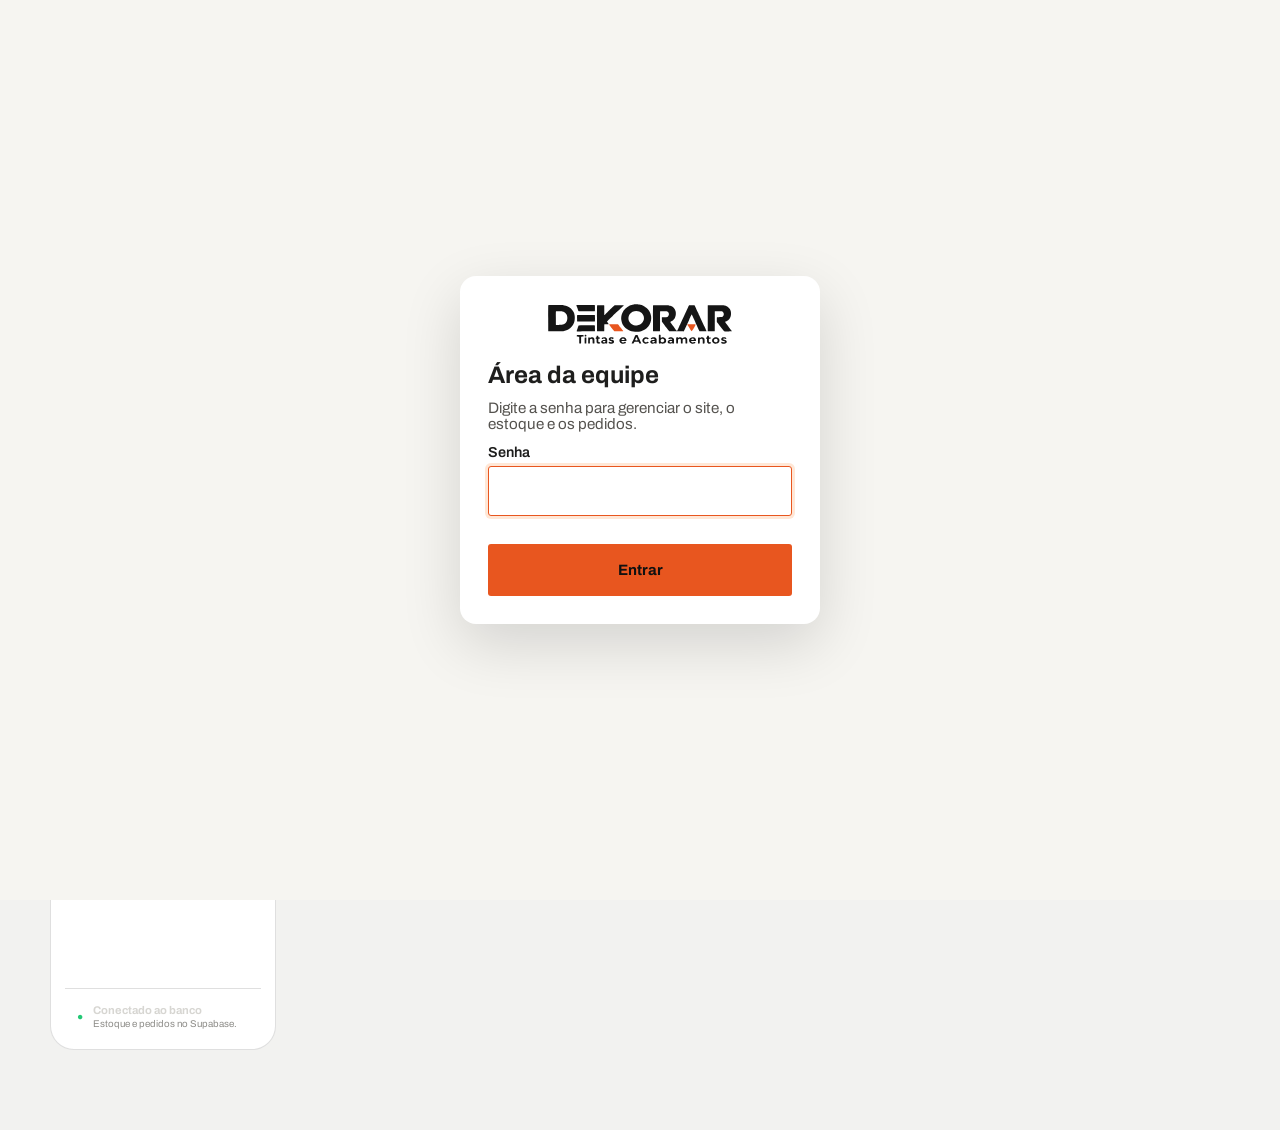
==== commit a2e6cedc: "Área da equipe: entrada só com senha e edição dos textos e cores do site O login deixa de pedir e-ma" ====
--- a/gerencia.html
+++ b/gerencia.html
@@ -5,6 +5,7 @@
   <meta name="viewport" content="width=device-width, initial-scale=1">
   <meta name="theme-color" content="#f2f2f0">
   <meta name="description" content="Área interna da equipe Dekorar para controle de estoque, pedidos e entregas.">
+  <meta name="robots" content="noindex, nofollow">
   <title>Gerência — Dekorar Tintas & Acabamentos</title>
   <link rel="icon" href="assets/img/favicon.svg" type="image/svg+xml">
   <link rel="apple-touch-icon" href="assets/img/apple-touch-icon.png">
@@ -36,6 +37,7 @@
           <button type="button" data-admin-tab="inventory"><span aria-hidden="true">▦</span> Estoque <span class="nav-badge" data-low-count>0</span></button>
           <button type="button" data-admin-tab="orders"><span aria-hidden="true">□</span> Pedidos <span class="nav-badge" data-open-count>0</span></button>
           <button type="button" data-admin-tab="shipping"><span aria-hidden="true">⌁</span> Envios <span class="nav-badge" data-shipping-count>0</span></button>
+          <button type="button" data-admin-tab="site"><span aria-hidden="true">✎</span> Site</button>
         </nav>
         <div class="admin-local-note"><span aria-hidden="true">●</span><div><strong>Conectado ao banco</strong><small>Estoque e pedidos no Supabase.</small></div></div>
       </aside>
@@ -76,6 +78,31 @@
         <section class="admin-view" data-admin-view="shipping" aria-labelledby="shipping-title">
           <div class="view-heading"><div><span>Logística</span><h2 id="shipping-title">Envios & Retiradas</h2><p>Registre transportadora, previsão e código de rastreio.</p></div></div>
           <div class="shipping-board" data-shipping-board></div>
+        </section>
+
+        <section class="admin-view" data-admin-view="site" aria-labelledby="site-title">
+          <div class="view-heading"><div><span>Conteúdo</span><h2 id="site-title">Textos e cores do site</h2><p>O que você salvar aqui aparece na página inicial para todo mundo.</p></div></div>
+          <form class="site-form" data-site-form>
+            <div class="site-grid">
+              <label>Título da capa<textarea class="field" name="capa-titulo" rows="2" maxlength="120"></textarea></label>
+              <label>Texto da capa<textarea class="field" name="capa-texto" rows="4" maxlength="400"></textarea></label>
+              <label>Número de clientes<input class="field" name="clientes-numero" maxlength="20"></label>
+              <label>Frase dos clientes<input class="field" name="clientes-frase" maxlength="120"></label>
+              <label>Título das entregas<textarea class="field" name="entrega-titulo" rows="2" maxlength="120"></textarea></label>
+              <label>Texto das entregas<textarea class="field" name="entrega-texto" rows="4" maxlength="400"></textarea></label>
+            </div>
+            <div class="site-colors">
+              <label>Laranja<input type="color" name="cor-laranja" value="#e8561f"></label>
+              <label>Escuro<input type="color" name="cor-escuro" value="#1e1e1d"></label>
+              <label>Fundo claro<input type="color" name="cor-fundo" value="#f2f2f0"></label>
+            </div>
+            <p class="site-note" data-site-note>Deixe um campo em branco para manter o texto que já está no site.</p>
+            <div class="site-actions">
+              <button class="btn btn-primary" type="submit">Salvar e publicar</button>
+              <button class="text-action" type="button" data-site-reset>Voltar ao padrão</button>
+              <a class="text-action" href="index.html" target="_blank" rel="noopener">Ver o site</a>
+            </div>
+          </form>
         </section>
       </div>
     </div>
@@ -118,9 +145,8 @@
     <form class="admin-login-card" data-login-form>
       <img src="assets/img/logo-dekorar-dark.svg" width="576" height="126" alt="Dekorar" style="height:40px;width:auto">
       <h2>Área da equipe</h2>
-      <p>Entre para gerenciar estoque e pedidos.</p>
-      <label>E-mail<input class="field" type="email" name="email" autocomplete="username" required></label>
-      <label>Senha<input class="field" type="password" name="password" autocomplete="current-password" required></label>
+      <p>Digite a senha para gerenciar o site, o estoque e os pedidos.</p>
+      <label>Senha<input class="field" type="password" name="password" autocomplete="current-password" inputmode="numeric" required autofocus></label>
       <p class="admin-login-error" data-login-error role="alert"></p>
       <button class="btn btn-primary" type="submit">Entrar</button>
     </form>
@@ -136,9 +162,18 @@
     .admin-login-card .btn{margin-top:4px}
     .admin-login-error{color:#b13e12;min-height:1.2em;font-weight:600}
     .admin-login-error:empty{min-height:0}
+    .site-form{display:flex;flex-direction:column;gap:22px;max-width:920px}
+    .site-grid{display:grid;grid-template-columns:repeat(2,minmax(0,1fr));gap:18px}
+    .site-grid label,.site-colors label{display:flex;flex-direction:column;gap:6px;font-weight:600;font-size:.9rem}
+    .site-grid .field{font-weight:400;resize:vertical}
+    .site-colors{display:flex;flex-wrap:wrap;gap:18px}
+    .site-colors input[type=color]{width:64px;height:40px;padding:2px;border:1px solid #d9d5cd;border-radius:10px;background:#fff;cursor:pointer}
+    .site-note{margin:0;color:#55534f;font-size:.9rem}
+    .site-actions{display:flex;flex-wrap:wrap;align-items:center;gap:16px}
+    @media (max-width:760px){.site-grid{grid-template-columns:1fr}}
   </style>
-  <script src="assets/db.js?v=3"></script>
+  <script src="assets/db.js?v=7"></script>
   <script src="assets/site.js"></script>
-  <script src="assets/admin.js?v=3"></script>
+  <script src="assets/admin.js?v=5"></script>
 </body>
 </html>
